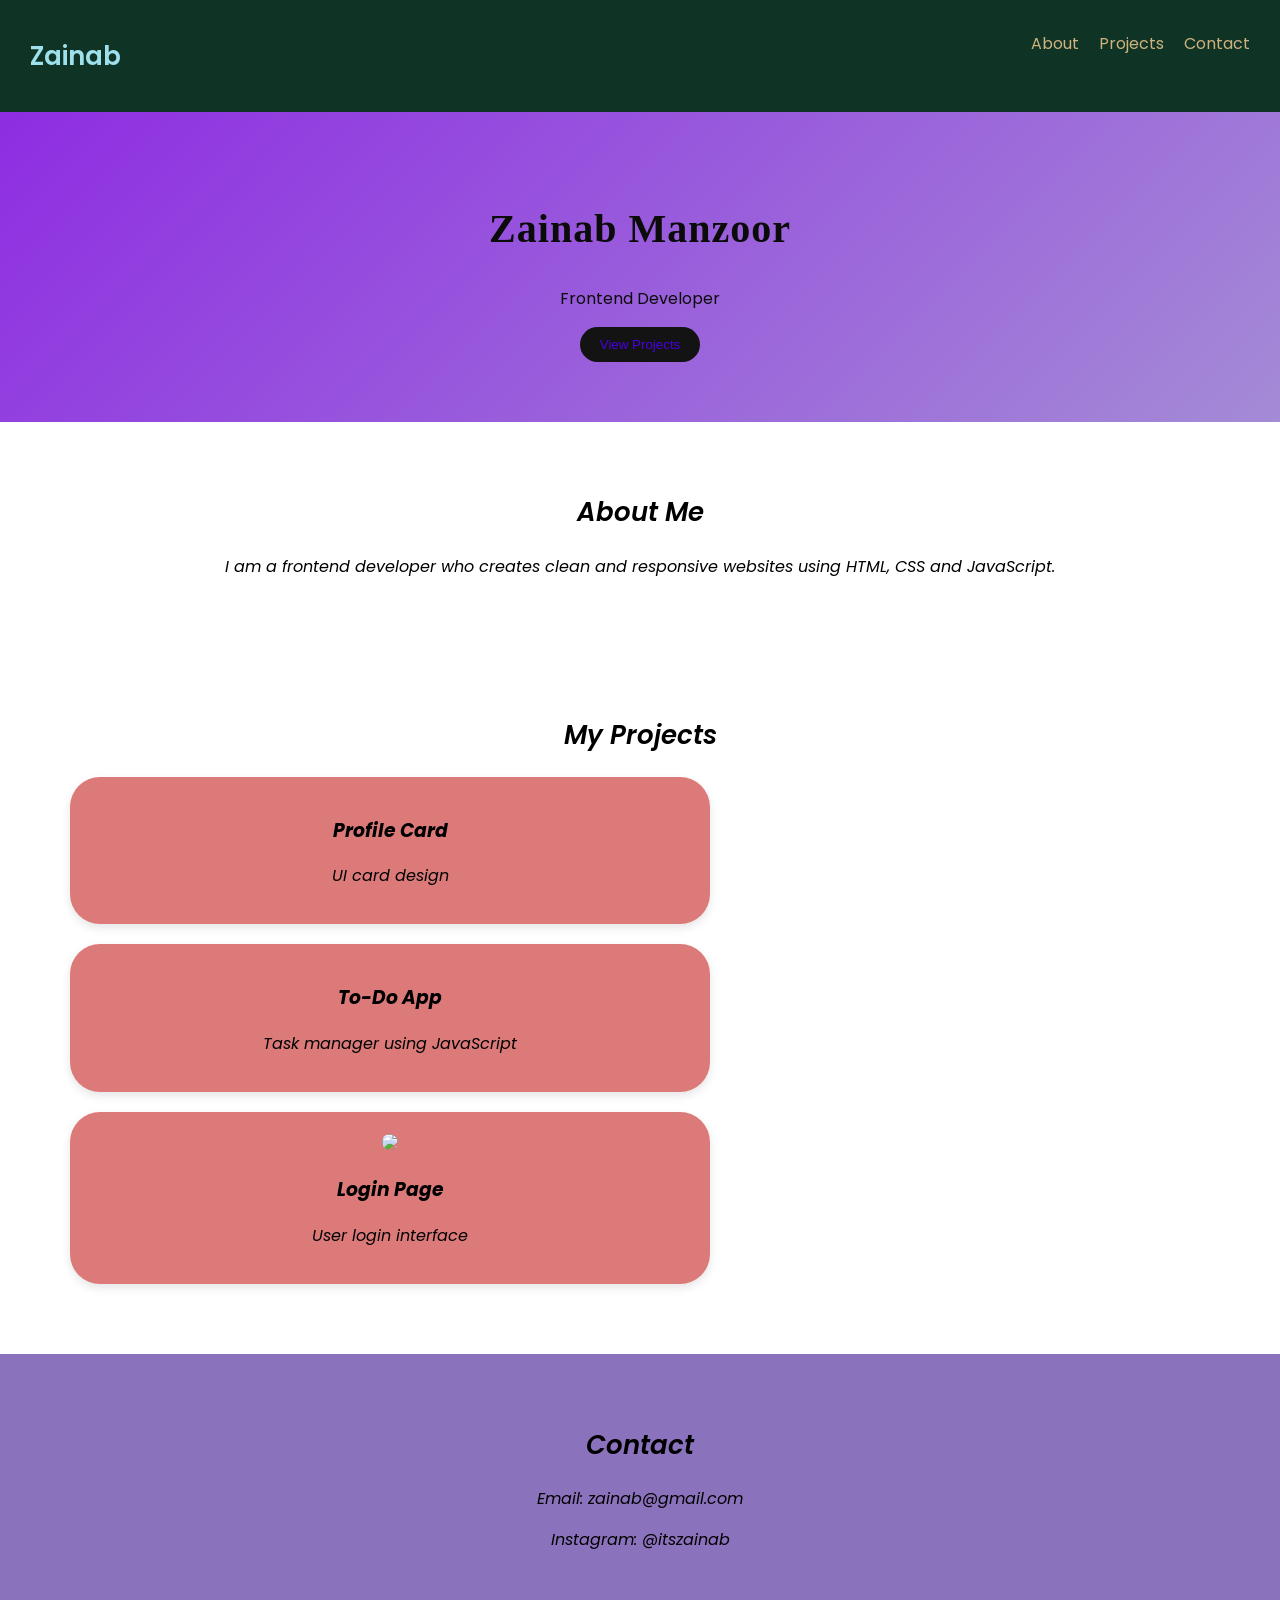
==== index.html @ bf924047 "Add files via upload" ====
<!DOCTYPE html>
<html>
<head>
   <title>Zainab Portfolio</title>
   <link rel="stylesheet" href="style.css">
   <link href="https://fonts.googleapis.com/css2?family=Poppins:wght@300;400;600&family=Playfair+Display;wght@600&display=swap" rel="stylesheet">
</head>
<body>
<nav>
  <h2>Zainab</h2>
  <ul>
    <li><a href="#about">About</a></li>
    <li><a href="#projects">Projects</a></li>
    <li><a href="#contact">Contact</a></li>
  </ul>
</nav> 
<section class="hero">
  <h1>Zainab Manzoor</h1>
  <p>Frontend Developer</p>
  <button>View Projects</button>
</section>
<section id="about" class="about">
  <h2>About Me</h2>
  <p>I am a frontend developer who creates clean and responsive websites using HTML, CSS and JavaScript.</p>
</section>
<section id="projects" class="projects">
  <h2>My Projects</h2>

  <div class="project-container">
    <div class="card">
      <h3>Profile Card</h3>
      <p>UI card design</p>
    </div>

    <div class="card">
      <h3>To-Do App</h3>
      <p>Task manager using JavaScript</p>
    </div>

    <div class="card">
      <img src="https://via.placeholder.com/200">
      <h3>Login Page</h3>
      <p>User login interface</p>
    </div>

  </div>
</section>

<section id="contact" class="contact">
  <h2>Contact</h2>
  <p>Email: zainab@gmail.com</p>
  <p>Instagram: @itszainab</p>
</section>

</body>
</html>
---- style.css ----
body {
  margin: 0;
  font-family: 'Poppins', sans-serif;
}

.hero h1 {
  font-family: 'Playfair Display', serif;
  font-size: 40px;
  letter-spacing: 1px;
}

h2 {
  font-family: 'Poppins', sans-serif;
  font-weight: 600;
  font-size: 26px;
}

nav {
  display: flex;
  justify-content: space-between;
  padding: 15px 30px;
  background: #0f3426;
  color: rgb(158, 224, 235);
}

nav ul {
  display: flex;
  list-style: none;
  gap: 20px;
}

nav a {
  color: rgb(206, 179, 126);
  text-decoration: none;
}

.hero {
  text-align: center;
  padding: 60px;
  background: linear-gradient(135deg, #8e2de2, #a48bd6);
  color: rgb(11, 11, 10);
}

.hero-img {
  width:  100px;
  border-radius: 50%;
  margin-bottom: 10px;
}

.hero button {
  padding: 10px 20px;
  border: none;
  background: rgb(20, 19, 19);
  color: #4a00e0;
  cursor: pointer;
  border-radius: 20px;
}

.about, .projects, .contact {
  padding: 50px;
  text-align: center;
  font-size: bold;
  font-style: italic;
}

.card {
  width: 600px;
  margin: 20px;
  padding: 20px;
  border-radius: 30px;
  background: #dc7a7a;
  box-shadow: 0 4px 10px rgba(0,0,0,0.1);
  transition: 0.3s;
}

.card img {
  width: 100%;
  border-radius: 10px;
}

.card:hover {
  transform: translateY(-5px);
}

.contact {
  background: #8b72bc;
  font: italic;
  font-size: bold;
}
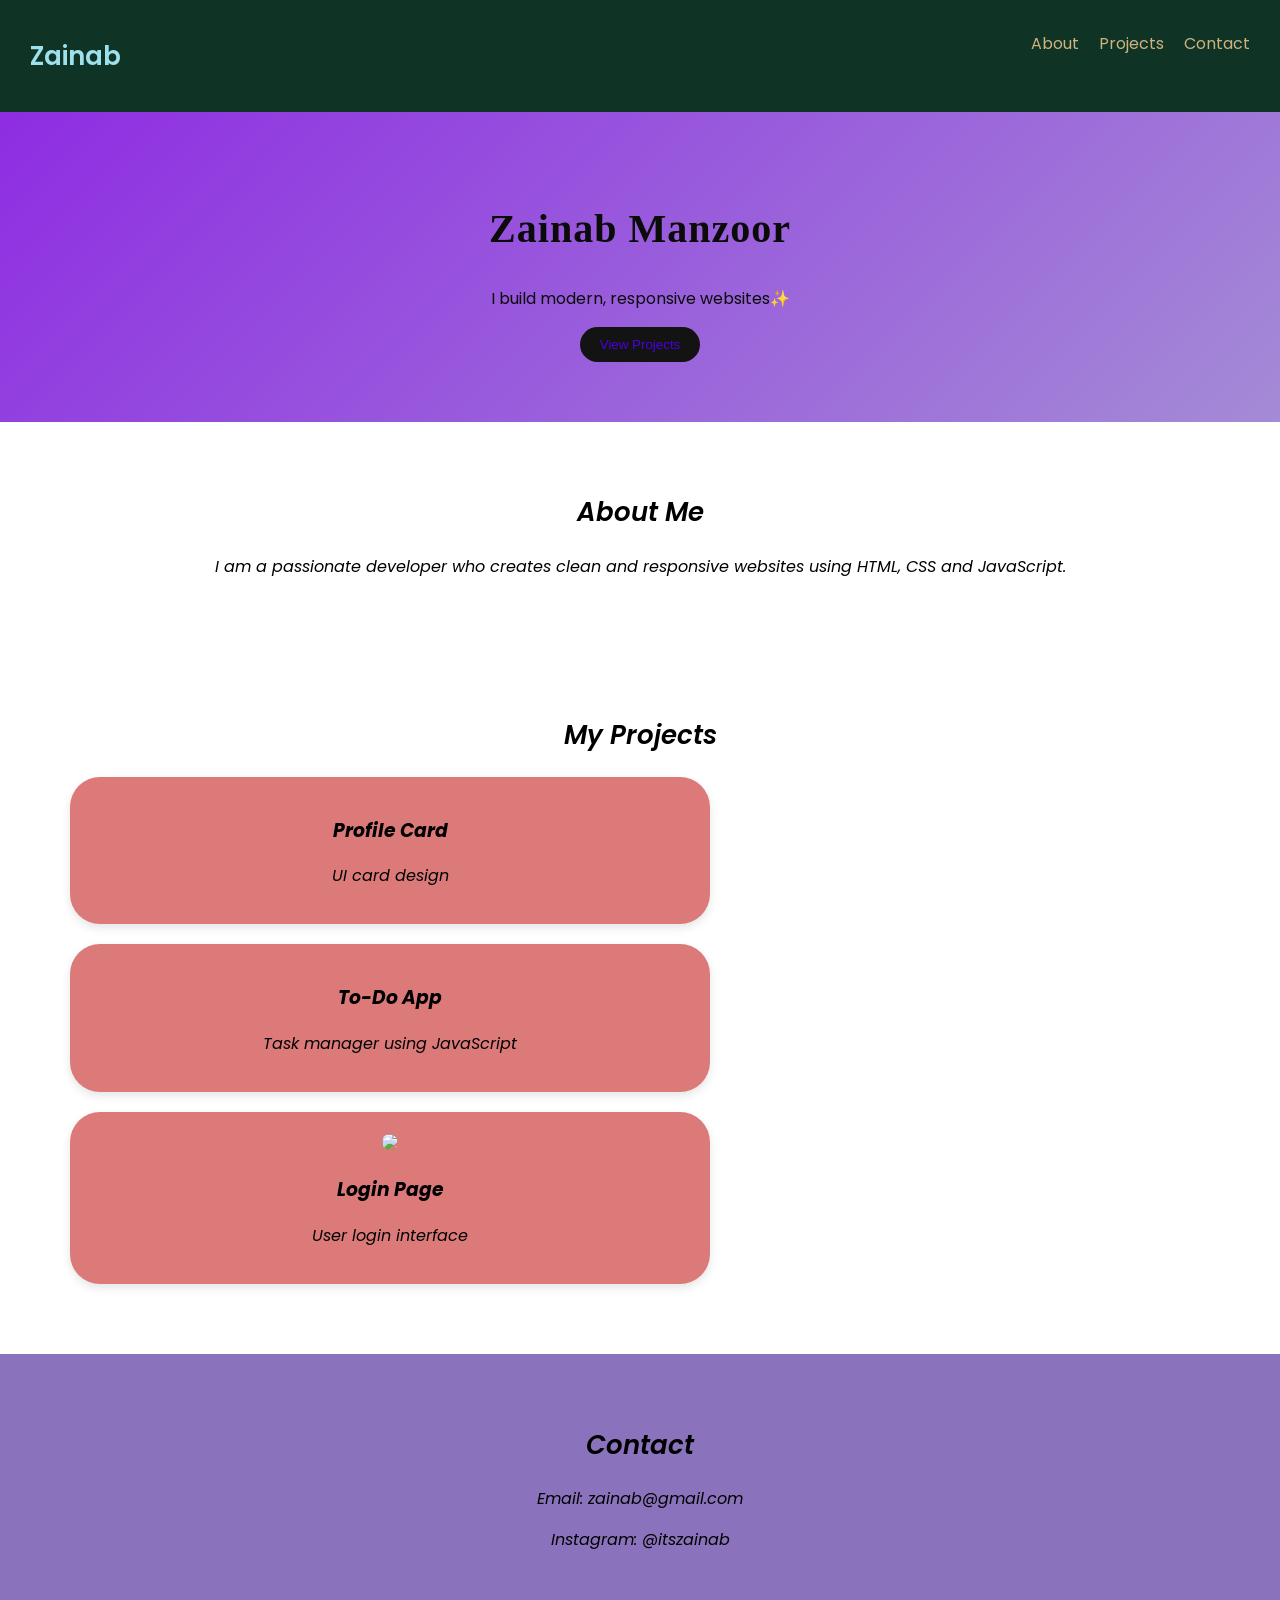
==== commit 18553315: "Update index.html" ====
--- a/index.html
+++ b/index.html
@@ -16,12 +16,12 @@
 </nav> 
 <section class="hero">
   <h1>Zainab Manzoor</h1>
-  <p>Frontend Developer</p>
+  <p>I build modern, responsive websites✨</p>
   <button>View Projects</button>
 </section>
 <section id="about" class="about">
   <h2>About Me</h2>
-  <p>I am a frontend developer who creates clean and responsive websites using HTML, CSS and JavaScript.</p>
+  <p>I am a passionate developer who creates clean and responsive websites using HTML, CSS and JavaScript.</p>
 </section>
 <section id="projects" class="projects">
   <h2>My Projects</h2>
@@ -53,4 +53,4 @@
 </section>
 
 </body>
-</html> +</html> 
